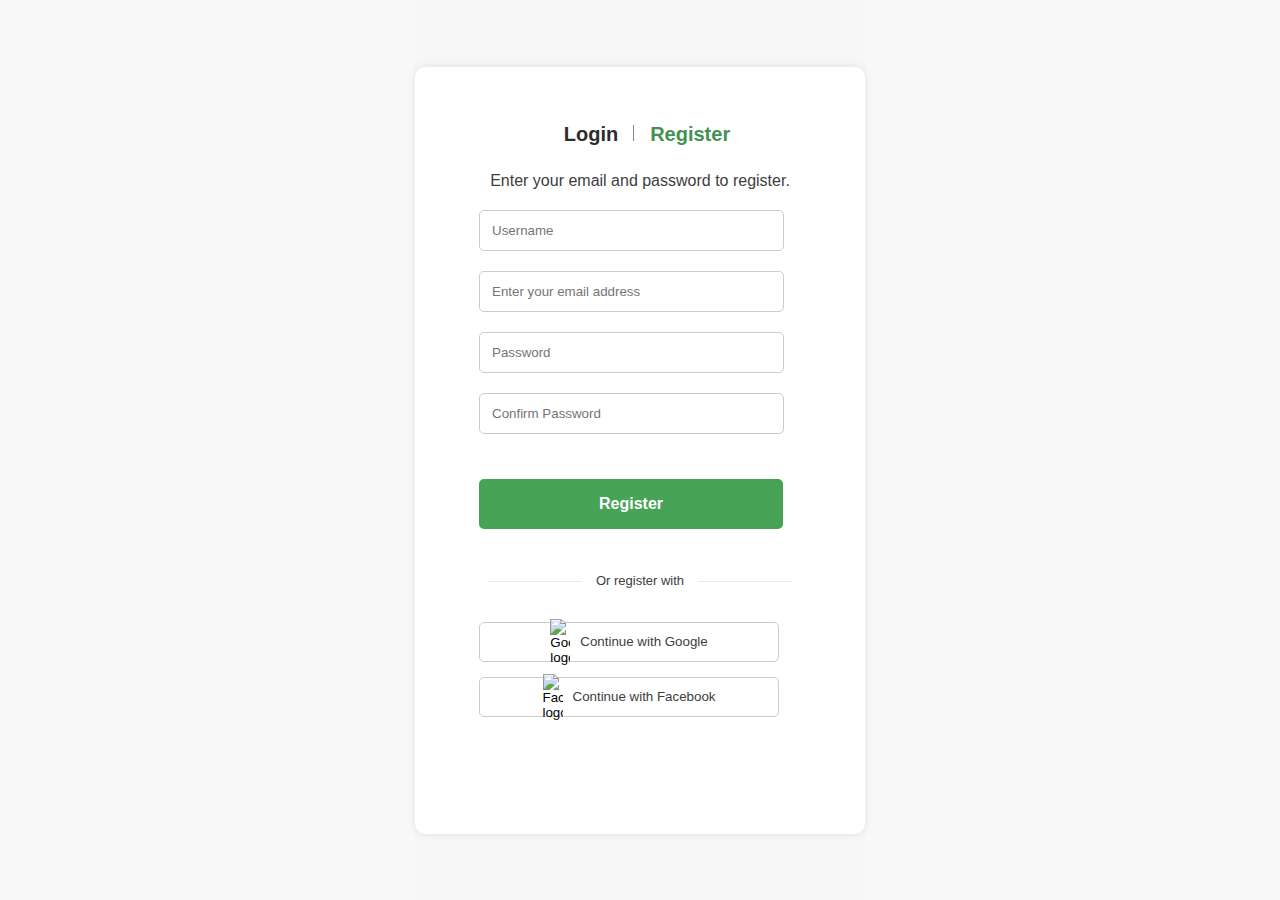
==== registration.html @ 85bac11e "Add file" ====
<!DOCTYPE html>
<html lang="en">
  <head>
    <meta charset="UTF-8" />
    <meta name="viewport" content="width=device-width, initial-scale=1.0" />
    <title>registration</title>
    <link rel="stylesheet" href="styles/reset.css" />
    <link rel="stylesheet" href="styles/styles.css" />
  </head>
  <body>
    <div class="form-container">
      <span class="login-text">Login</span>
      <span class="I-text"></span>
      <span class="register-text">Register</span>

      <p class="shift-left">Enter your email and password to register.</p>

      <form action="#" method="POST">
        <input
          type="text"
          name="username"
          id=""
          placeholder="Username"
          required
        />
        <input
          type="email"
          name="email"
          placeholder="Enter your email address"
          required
        />
        <input
          type="password"
          name="password"
          placeholder="Password"
          required
        />
        <input
          type="password"
          name="confirm_password"
          placeholder="Confirm Password"
          required
        />
        <input type="submit" value="Register" class="button" />
      </form>

      <div class="social-login-container"></div>
      <span class="shift-right">Or register with</span>
      <button type="button" class="social-login">
        <img
          src="https://img.icons8.com/?size=512&id=17949&format=png"
          alt="Google logo"
          width="20px"
        />
        <span><a href="#">Continue with Google</a></span>
      </button>

      <button type="button" class="social-login">
        <img
          src="https://img.icons8.com/?size=512&id=uLWV5A9vXIPu&format=png"
          alt="Facebook logo"
          width="20px"
        />
        <span><a href="#">Continue with Facebook</a></span>
      </button>
      </div>
    </div>
  </body>
</html>
---- styles/styles.css ----
@font-face {
  font-family: "Cera Pro";
  src: url("../fonts/CeraPro-Regular.woff2") format("woff2");
  font-weight: normal;
  font-style: normal;
}

@font-face {
  font-family: "Cera Pro";
  src: url("../fonts/CeraPro-Black.woff2") format("woff2");
  font-weight: 900;
  font-style: normal;
}

@font-face {
  font-family: "Cera Pro";
  src: url("../fonts/CeraPro-Medium.woff2") format("woff2");
  font-weight: 500;
  font-style: normal;
}
@font-face {
  font-family: "Cera Pro";
  src: url("../fonts/CeraPro-Bold.woff2") format("woff2");
  font-weight: 700;
  font-style: normal;
}
body {
  font-family: "Cera Pro", sans-serif;
  line-height: 1.7;
  font-size: 16px;
  color: #3d3d3d;
}

.login-text {
  color: #2d2d2d;
  font-size: 20px;
  font-family: "Cera Pro", sans-serif;
  font-weight: 600;
  display: inline;
  border-radius: 5px;
  padding-left: 4%;
  margin-bottom: 70px;
}

.I-text {
  height: 16px;
  display: inline-block;
  border-left: 1px solid #848484;
  margin: 0 10px;
  height: 16px;
  width: 2px;
}

.button {
  background: #46a358;
  color: #fff;
  border: 6px solid #46a358;
  padding: 10px;
  text-align: center;
  font-size: 16px;
  border-radius: 5px;
  cursor: pointer;
  width: 304px;
  margin-top: 45px;
  margin-bottom: 41px;
  font-weight: 700;
  &:hover {
    background: #fff;
    color: #46a358;
  }
}

html,
body {
  height: 100%;
  margin: 0;
  display: flex;
  justify-content: center;
  align-items: center;
  background-color: #f5f5f598;
}

.form-container {
  background: white;
  padding: 50px;
  border-radius: 10px;
  box-shadow: 0px 0px 10px rgba(0, 0, 0, 0.1);
  text-align: center;
  width: 350px;
  height: 667px;
}

input {
  display: block;
  margin-top: 10px;
  padding: 12px;
  margin: 16px 14px;
  width: 279px;
  border-radius: 5px;
  border: 1px solid #ccc;
  margin-top: 10px;
  margin-bottom: 20px;
}

.social-login {
  display: flex;
  justify-content: center;
  align-items: center;
  text-align: center;
  width: 300px;
  height: 40px;
  border: 1px solid #ccc;
  text-decoration: none;
  gap: 10px;
  transition: 0.2s;
  margin-top: 5px;
  margin-bottom: 15px;
  border-radius: 5px;
  background-color: white;
  width: 300px;
  margin: 15px 14px;
}

.shift-right {
  font-size: 13px;
  font-weight: 400;
  color: #3d3d3d;
  display: block;
  margin: 30px auto;
}

.social-login:hover a {
  color: #1d26d2;
}

.shift-right::after,
.shift-right::before {
  content: "";
  display: inline-block;
  vertical-align: middle;
  margin: 0 14px;
  width: 95px;
  height: 1px;
  background: #eaeaea;
}

a {
  text-decoration: none;
  color: #3d3d3d;
}

.register-text {
  color: #429352;
  font-size: 20px;
  font-family: "Cera Pro", sans-serif;
  font-weight: 600;
  display: inline;
  border-radius: 6px;
}

.main_container {
  margin: 0 auto;
  max-width: 1200px;
  width: 100%;
}
.header_container {
  border-bottom: 1px solid rgba(70, 163, 88, 50%);
  padding-top: 30px;
  padding-bottom: 17px;
  margin-bottom: 12px;
}
.banner_container {
  background-color: rgba(245, 245, 245, 50%);
  padding: 30px 15px;
  font-size: 16px;
  margin-bottom: 50px;
}
.clearfix::after {
  content: "";
  display: block;
  clear: both;
}
.logo {
  width: 150px;
  display: inline-block;
  vertical-align: middle;
}
.header_social {
  width: 351px;
}
.header_nav {
  display: inline-block;
  width: calc(100% - 260px);
}
.header_list {
  list-style-type: none;
  text-align: center;
  text-decoration: none;
  color: #3d3d3d;
  padding-left: 0;
}
.header_list li {
  display: inline-block;
  margin: 0 15px;
}
.link {
  text-decoration: none;
  color: #3d3d3d;
}
h1 {
  font-weight: 900;
  text-transform: uppercase;
  font-size: 70px;
  line-height: 1;
  margin: 0 0 10px;
  color: #3d3d3d;
}
.text_1 {
  font-weight: 500;
  text-transform: uppercase;
  color: #3d3d3d;
  letter-spacing: 1px;
}
.text_2 {
  color: #727272;
  margin-top: 0;
  margin-bottom: 40px;
}
.divided {
  color: #46a358;
}
.active_1 a,
.header_list a:hover {
  border-bottom: solid 3px #46a358;
}
.link_2 {
  font-weight: 700;
}
.button_login {
  font-weight: 500;
  width: 100px;
  height: 35px;
  background-color: #46a358;
  color: #fff;
  border: 1px solid #46a358;
  padding: 3px 10px;
  font-size: 16px;
  text-decoration: none;
  text-align: center;
  border-radius: 6px;
  display: inline-block;
  vertical-align: middle;
  &:hover {
    background: #fff;
    color: #46a358;
  }
}

.Logout {
  display: inline-block;
  vertical-align: middle;
}
.button_2 {
  font-weight: 700;
  min-width: 140px;
  background-color: #46a358;
  color: #fff;
  display: inline-block;
  border: 1px solid #46a358;
  border-radius: 6px;
  padding: 6px 10px;
  text-transform: uppercase;
  text-decoration: none;
  text-align: center;
}
.button_2:hover {
  background: #fff;
  color: #46a358;
}
.banner_images {
  display: inline-block;
  vertical-align: middle;
  text-align: center;
  width: 38%;
}
.form_conteiner,
.text_email {
  display: flex;
  align-items: center;
  justify-content: center;
  gap: 10px;
}
.form-register,
.text_register {
  display: flex;
  align-items: center;
  justify-content: center;
  gap: 10px;
}
.login {
  background-color: #fff;
  color: black;
  width: 78px;
  height: 16px;
  font-weight: 500px;
  font-size: 20px;
  line-height: 16px;
  border: 0;
}
.button_register {
  background-color: #fff;
  color: #46a358;
  width: 78px;
  height: 16px;
  font-weight: 500px;
  font-size: 20px;
  line-height: 16px;
  border: 0;
}
.input {
  display: inline-block;
  margin-bottom: 20px;
}
.button_text {
  display: block;
  background-color: #46a358;
  color: #fff;
  width: 300px;
  height: 45px;
  border: 1px solid #46a358;
  padding: 10px;
  text-align: center;
  font-size: 16px;
  border-radius: 5px;
  margin: 0 auto 15px;
  &:hover {
    background-color: #fff;
    color: #46a358;
  }
}
.social_login {
  display: flex;
  justify-content: center;
  align-items: center;
  width: 300px;
  height: 40px;
  border: 1px solid #eaeaea;
  text-decoration: none;
  gap: 10px;
  transition: 0.2s;
  margin: 0 auto 15px;
  &:hover {
    box-shadow: 4px 4px 4px rgb(0, 0, 0, 0.42);
  }
}
.banner {
  padding: 30px;
}
.baner__text,
.banner_img {
  display: inline-block;
  vertical-align: middle;
  width: 60%;
}

.line::after,
.line::before {
  content: "";
  display: inline-block;
  vertical-align: middle;
  margin: 0 6px;
  width: 95px;
  height: 1px;
  background-color: #eaeaea;
}
.btn::after,
.btn::before {
  content: "";
  display: inline-block;
  vertical-align: middle;
  width: 0.3px;
  height: 16px;
  background-color: #3d3d3d;
}
.icon_facebook,
.icon_google {
  width: 20px;
}
.sidebar {
  float: left;
  width: 310px;
  padding: 14px 18px;
  font-size: 15px;
  background-color: #fbfbfb;
}
.sidebar_cat {
  list-style-type: none;
  padding: 0 0 0 12px;
  margin: 0;
}
.sidebar_cat .active {
  color: #46a358;
  font-weight: 700;
}
.sidebar_cat li {
  margin-bottom: 20px;
}
.sidebar_cat a {
  text-decoration: none;
  color: inherit;
}
.sidebar_cat a:hover {
  color: #46a358;
}
.sidebar h3 {
  margin-top: 0;
  font-size: 18px;
}
.sidebar + .content_sidebar {
  float: right;
  width: calc(100% - 310px);
  padding-left: 50px;
}
.product_sort_filter {
  list-style-type: none;
  padding: 0;
  margin: 0;
  float: left;
}
.product_sort_sorting {
  float: right;
}
.product_sort_sorting_title,
.product_sort_select {
  display: inline-block;
  vertical-align: middle;
}
.product_sort_sorting_title {
  margin-right: 10px;
}
.product_sort_option::after {
  content: "";
  display: inline-block;
  width: 16px;
  height: 16px;
  vertical-align: middle;
  background: url("../images/Arrow\ -\ Down\ 2.svg");
}
.product_sort_filter li {
  display: inline-block;
  margin-right: 37px;
}
.product_sort_filter li.active {
  font-weight: 700;
  color: #46a358;
}
.product_sort_filter a:hover {
  color: #46a358;
}
.product_sort_filter a {
  text-decoration: none;
  color: inherit;
}
.product_list {
  list-style-type: none;
  margin: 0 0 50px;
  padding: 0;
}
.produck_item {
  width: 33.33%;
}
.produck_item h4 {
  font-weight: 400;
  font-size: 16px;
  margin: 0;
}
.prace {
  font-size: 18px;
  font-weight: 700;
  color: #46a358;
}
.product_img {
  background: rgba(251, 251, 251, 1);
}
.pages {
  list-style-type: none;
  margin: 0;
  padding: 0;
  text-align: right;
}
.pages li {
  margin-left: 10px;
  display: inline-block;
  text-align: center;
}
.pages li.active a,
.pages a:hover {
  background: #46a358;
  color: #fff;
}
.pages a {
  width: 35px;
  height: 35px;
  text-decoration: none;
  display: inline-block;
  border-radius: 4px;
  border: 1px solid #e5e5e5;
  padding-top: 4px;
  color: inherit;
}
.product_sort {
  margin-bottom: 31px;
}
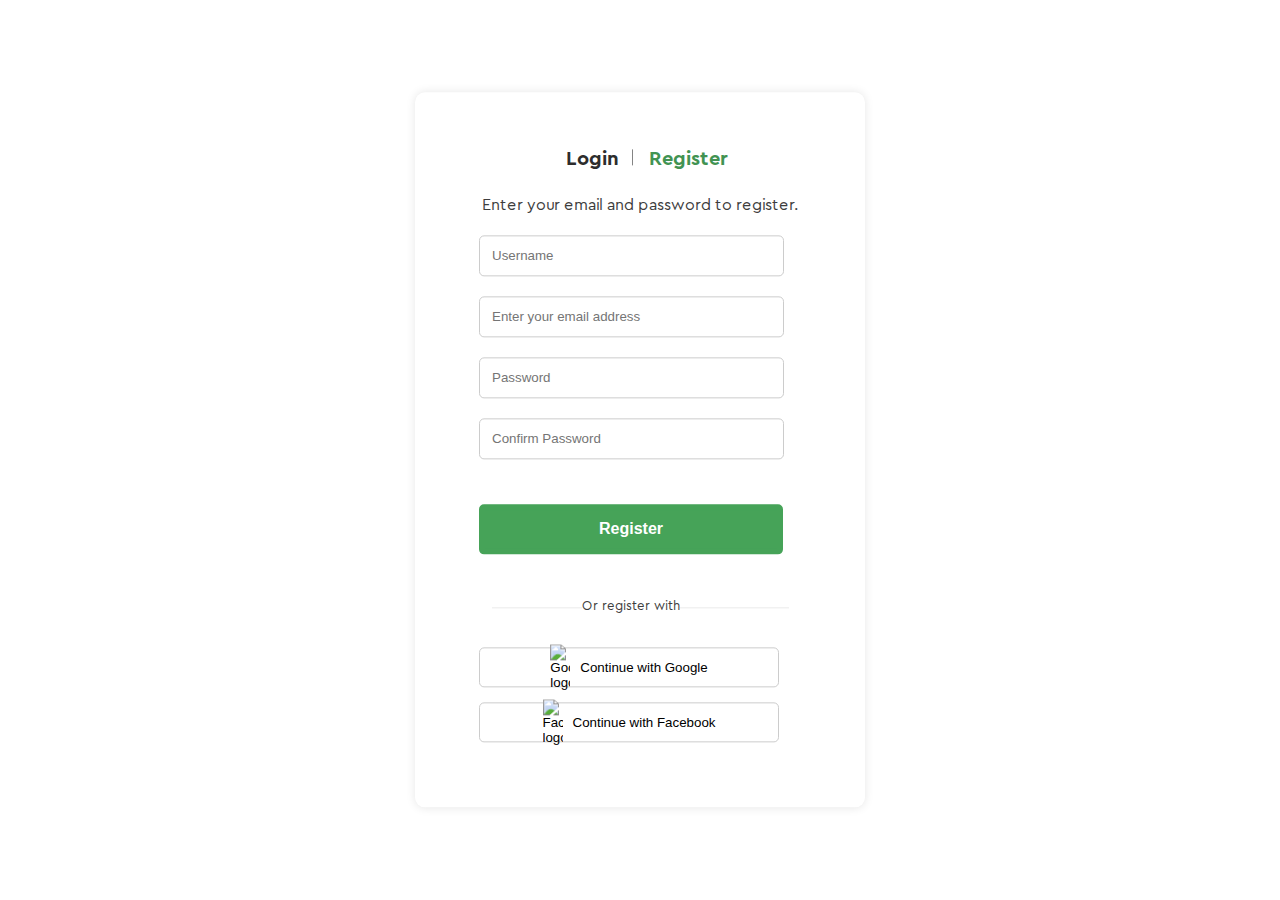
==== commit 59ee207d: "Added multi-level menus" ====
--- a/registration.html
+++ b/registration.html
@@ -44,7 +44,6 @@
         <input type="submit" value="Register" class="button" />
       </form>
 
-      <div class="social-login-container"></div>
       <span class="shift-right">Or register with</span>
       <button type="button" class="social-login">
         <img
@@ -52,7 +51,7 @@
           alt="Google logo"
           width="20px"
         />
-        <span><a href="#">Continue with Google</a></span>
+        <span><a href="#" class="text_continue">Continue with Google</a></span>
       </button>
 
       <button type="button" class="social-login">
@@ -61,7 +60,7 @@
           alt="Facebook logo"
           width="20px"
         />
-        <span><a href="#">Continue with Facebook</a></span>
+        <span><a href="#" class="text_continue">Continue with Facebook</a></span>
       </button>
       </div>
     </div>
--- a/styles/styles.css
+++ b/styles/styles.css
@@ -27,8 +27,10 @@
 body {
   font-family: "Cera Pro", sans-serif;
   line-height: 1.7;
-  font-size: 16px;
   color: #3d3d3d;
+  display: flex;
+  font-size: 16px;
+  justify-content: center;
 }
 
 .login-text {
@@ -47,7 +49,6 @@
   display: inline-block;
   border-left: 1px solid #848484;
   margin: 0 10px;
-  height: 16px;
   width: 2px;
 }
 
@@ -64,20 +65,12 @@
   margin-top: 45px;
   margin-bottom: 41px;
   font-weight: 700;
-  &:hover {
-    background: #fff;
-    color: #46a358;
-  }
-}
-
-html,
-body {
-  height: 100%;
-  margin: 0;
-  display: flex;
-  justify-content: center;
-  align-items: center;
-  background-color: #f5f5f598;
+}
+
+.button:hover {
+  background: #fff;
+  color: #46a358;
+  border: 1px solid #46a358;
 }
 
 .form-container {
@@ -87,7 +80,19 @@
   box-shadow: 0px 0px 10px rgba(0, 0, 0, 0.1);
   text-align: center;
   width: 350px;
-  height: 667px;
+  position: absolute;
+  top: 50%;
+  left: 50%;
+  transform: translate(-50%, -50%);
+}
+
+.text_continue {
+  text-decoration: none;
+}
+
+.product4 {
+  height: 250px;
+  width: 250px;
 }
 
 input {
@@ -102,19 +107,21 @@
   margin-bottom: 20px;
 }
 
+.logo_2 {
+  position: relative;
+  left: 150px;
+}
+
 .social-login {
   display: flex;
   justify-content: center;
   align-items: center;
   text-align: center;
-  width: 300px;
   height: 40px;
   border: 1px solid #ccc;
   text-decoration: none;
   gap: 10px;
   transition: 0.2s;
-  margin-top: 5px;
-  margin-bottom: 15px;
   border-radius: 5px;
   background-color: white;
   width: 300px;
@@ -129,24 +136,33 @@
   margin: 30px auto;
 }
 
+.social-login a {
+  color: #000000;
+}
+
 .social-login:hover a {
   color: #1d26d2;
 }
 
-.shift-right::after,
 .shift-right::before {
   content: "";
   display: inline-block;
   vertical-align: middle;
-  margin: 0 14px;
-  width: 95px;
+  width: 90px;
   height: 1px;
+  position: relative;
   background: #eaeaea;
 }
 
-a {
-  text-decoration: none;
-  color: #3d3d3d;
+.shift-right::after {
+  content: "";
+  display: inline-block;
+  vertical-align: middle;
+  padding-left: 20px;
+  width: 89px;
+  height: 1px;
+  position: relative;
+  background: #eaeaea;
 }
 
 .register-text {
@@ -158,16 +174,19 @@
   border-radius: 6px;
 }
 
-.main_container {
-  margin: 0 auto;
-  max-width: 1200px;
-  width: 100%;
-}
 .header_container {
   border-bottom: 1px solid rgba(70, 163, 88, 50%);
   padding-top: 30px;
   padding-bottom: 17px;
   margin-bottom: 12px;
+  display: flex;
+  align-items: center;
+  position: fixed;
+  left: 0;
+  right: 0;
+  top: 0;
+  background: #ffffff;
+  z-index: 99999;
 }
 .banner_container {
   background-color: rgba(245, 245, 245, 50%);
@@ -182,30 +201,40 @@
 }
 .logo {
   width: 150px;
-  display: inline-block;
   vertical-align: middle;
 }
 .header_social {
   width: 351px;
 }
+
 .header_nav {
-  display: inline-block;
-  width: calc(100% - 260px);
-}
+  flex-grow: 1;
+}
+
+.product_sort_filter_1 {
+  flex-grow: 1;
+}
+
 .header_list {
   list-style-type: none;
-  text-align: center;
   text-decoration: none;
   color: #3d3d3d;
   padding-left: 0;
-}
-.header_list li {
-  display: inline-block;
-  margin: 0 15px;
-}
+  display: flex;
+  justify-content: center;
+  margin: 0;
+  padding: 0;
+  position: relative;
+}
+
+.header_list li a {
+  width: 100%;
+}
+
 .link {
   text-decoration: none;
   color: #3d3d3d;
+  padding-bottom: 36px;
 }
 h1 {
   font-weight: 900;
@@ -229,10 +258,13 @@
 .divided {
   color: #46a358;
 }
-.active_1 a,
-.header_list a:hover {
+
+.header_list .link:hover {
   border-bottom: solid 3px #46a358;
-}
+  position: relative;
+  padding-bottom: 24px;
+}
+
 .link_2 {
   font-weight: 700;
 }
@@ -250,10 +282,13 @@
   border-radius: 6px;
   display: inline-block;
   vertical-align: middle;
-  &:hover {
-    background: #fff;
-    color: #46a358;
-  }
+  position: relative;
+  right: 150px;
+}
+
+.button_login:hover {
+  background: #fff;
+  color: #46a358;
 }
 
 .Logout {
@@ -261,7 +296,6 @@
   vertical-align: middle;
 }
 .button_2 {
-  font-weight: 700;
   min-width: 140px;
   background-color: #46a358;
   color: #fff;
@@ -269,14 +303,25 @@
   border: 1px solid #46a358;
   border-radius: 6px;
   padding: 6px 10px;
-  text-transform: uppercase;
   text-decoration: none;
   text-align: center;
-}
+  text-transform: capitalize;
+  text-transform: capitalize;
+}
+
 .button_2:hover {
   background: #fff;
   color: #46a358;
 }
+
+.text_find_more {
+  text-align: right;
+}
+
+.text_find_more {
+  text-align: right;
+}
+
 .banner_images {
   display: inline-block;
   vertical-align: middle;
@@ -302,7 +347,6 @@
   color: black;
   width: 78px;
   height: 16px;
-  font-weight: 500px;
   font-size: 20px;
   line-height: 16px;
   border: 0;
@@ -312,7 +356,6 @@
   color: #46a358;
   width: 78px;
   height: 16px;
-  font-weight: 500px;
   font-size: 20px;
   line-height: 16px;
   border: 0;
@@ -333,11 +376,13 @@
   font-size: 16px;
   border-radius: 5px;
   margin: 0 auto 15px;
-  &:hover {
-    background-color: #fff;
-    color: #46a358;
-  }
-}
+}
+
+.button-text:hover {
+  background-color: #fff;
+  color: #46a358;
+}
+
 .social_login {
   display: flex;
   justify-content: center;
@@ -349,30 +394,43 @@
   gap: 10px;
   transition: 0.2s;
   margin: 0 auto 15px;
-  &:hover {
-    box-shadow: 4px 4px 4px rgb(0, 0, 0, 0.42);
-  }
-}
+}
+
+.social_login:hover {
+  box-shadow: 4px 4px 4px rgb(0, 0, 0, 0.42);
+}
+
 .banner {
   padding: 30px;
-}
-.baner__text,
+  display: flex;
+  align-items: center;
+  justify-content: space-between;
+}
+.baner__text {
+  flex-basis: 55%;
+}
+
+.active a,
+.product_sort_filter a:hover {
+  border-bottom: solid 3px #46a358;
+  transition: border-bottom 0.3s ease;
+}
+
+.product_item:hover .product_img .product_1,
+.product_item:hover .product_img .product4,
+.product_item:hover .product_img .product_1,
+.product_item_2:hover .product_img .strip {
+  border-top: solid 2px #46a358;
+}
+
+.strip img {
+  transition: border-top 0.3s ease, opacity 0.3s ease;
+}
+
 .banner_img {
-  display: inline-block;
-  vertical-align: middle;
-  width: 60%;
-}
-
-.line::after,
-.line::before {
-  content: "";
-  display: inline-block;
-  vertical-align: middle;
-  margin: 0 6px;
-  width: 95px;
-  height: 1px;
-  background-color: #eaeaea;
-}
+  max-width: 100%;
+}
+
 .btn::after,
 .btn::before {
   content: "";
@@ -386,19 +444,42 @@
 .icon_google {
   width: 20px;
 }
+
+.content_holder_clearfix {
+  display: flex;
+  margin-bottom: 94px;
+}
+
 .sidebar {
-  float: left;
-  width: 310px;
-  padding: 14px 18px;
+  padding: 0px 10px 0px 50px;
   font-size: 15px;
-  background-color: #fbfbfb;
-}
+  flex-basis: 310px;
+  flex-shrink: 0;
+  display: flex;
+  flex-direction: column;
+}
+
+.advertising {
+  margin-bottom: 170px;
+  position: relative;
+  right: 74px;
+}
+
+.sidebar_sale {
+  margin-top: auto;
+}
+
+.main_container {
+  width: 100%;
+  max-width: 1211px;
+  padding-top: 149px;
+}
+
 .sidebar_cat {
   list-style-type: none;
-  padding: 0 0 0 12px;
-  margin: 0;
-}
-.sidebar_cat .active {
+  margin: 0 0 50px;
+}
+.sidebar_cat .active_3 {
   color: #46a358;
   font-weight: 700;
 }
@@ -412,29 +493,45 @@
 .sidebar_cat a:hover {
   color: #46a358;
 }
-.sidebar h3 {
+.sidebar p {
   margin-top: 0;
   font-size: 18px;
+  padding-left: 20px;
+  line-height: 16px;
+  font-weight: 700;
 }
 .sidebar + .content_sidebar {
-  float: right;
   width: calc(100% - 310px);
-  padding-left: 50px;
-}
+}
+
+.product_sort_clearfix {
+  margin-top: -5px;
+}
+
 .product_sort_filter {
   list-style-type: none;
   padding: 0;
   margin: 0;
   float: left;
+  text-transform: capitalize;
 }
 .product_sort_sorting {
   float: right;
+  position: relative;
+  right: 10px;
 }
 .product_sort_sorting_title,
 .product_sort_select {
   display: inline-block;
   vertical-align: middle;
 }
+
+.sort {
+  border: none;
+  color: #3d3d3d;
+  font-size: 15px;
+}
+
 .product_sort_sorting_title {
   margin-right: 10px;
 }
@@ -446,6 +543,13 @@
   vertical-align: middle;
   background: url("../images/Arrow\ -\ Down\ 2.svg");
 }
+
+.arrow_down_2 {
+  width: 16px;
+  height: 16px;
+  vertical-align: middle;
+}
+
 .product_sort_filter li {
   display: inline-block;
   margin-right: 37px;
@@ -457,31 +561,80 @@
 .product_sort_filter a:hover {
   color: #46a358;
 }
+
 .product_sort_filter a {
   text-decoration: none;
   color: inherit;
 }
 .product_list {
   list-style-type: none;
-  margin: 0 0 50px;
+  margin: 0 0 90px;
   padding: 0;
-}
-.produck_item {
-  width: 33.33%;
-}
-.produck_item h4 {
-  font-weight: 400;
+  display: flex;
+  flex-wrap: wrap;
+  float: right;
+  gap: 30px;
+  padding-top: 31px;
+}
+
+.product_item {
+  height: 350px;
+  width: calc(33.33% - 30px);
+}
+
+.product_item_2 {
+  height: 350px;
+  width: calc(33.33% - 30px);
+  position: relative;
+  display: inline-block;
+}
+
+.price_crossed_out {
+  font-size: 18px;
+  color: #a5a5a5;
+  padding-left: 16px;
+}
+
+.product_item h4 {
+  font-weight: normal;
   font-size: 16px;
   margin: 0;
 }
-.prace {
+
+.product_item_2 h4 {
+  font-weight: normal;
+  font-size: 16px;
+  margin: 0;
+}
+
+.price {
   font-size: 18px;
   font-weight: 700;
   color: #46a358;
 }
+
+.price_2 {
+  font-size: 18px;
+  font-weight: 700;
+  color: #46a358;
+  bottom: 27px;
+}
+
 .product_img {
-  background: rgba(251, 251, 251, 1);
-}
+  object-fit: cover;
+  position: relative;
+}
+
+.sale {
+  object-fit: cover;
+  position: relative;
+}
+
+.arrow_right_2 {
+  align-items: center;
+  justify-content: center;
+}
+
 .pages {
   list-style-type: none;
   margin: 0;
@@ -498,6 +651,16 @@
   background: #46a358;
   color: #fff;
 }
+
+.number_1 {
+  list-style-type: none;
+  margin: 0;
+  padding: 0;
+  background: #46a358;
+  color: #fff;
+  border-radius: 4px;
+}
+
 .pages a {
   width: 35px;
   height: 35px;
@@ -511,3 +674,346 @@
 .product_sort {
   margin-bottom: 31px;
 }
+
+.twins_plants_container {
+  display: flex;
+  margin-top: 75px;
+  justify-content: center;
+  gap: 34px;
+  margin-bottom: 138px;
+}
+.twins_plants {
+  background: #fbfbfb;
+  display: flex;
+  justify-content: flex-end;
+  align-items: center;
+  flex-basis: 50%;
+  padding-right: 30px;
+  max-width: 44%;
+}
+
+.text_bold_1 {
+  font-weight: 900;
+  font-size: 18px;
+  line-height: 24px;
+  text-transform: uppercase;
+  text-align: right;
+}
+
+.twins_plants_img img {
+  margin-top: -130px;
+  margin-right: 105px;
+}
+
+.twins_plant_first a,
+.twins_plant_seconda {
+  text-transform: capitalize;
+  font-weight: 300;
+}
+
+.text_right {
+  text-align: right;
+  padding: 37px 3px 30px;
+  max-width: 40%;
+  margin-left: -140px;
+}
+
+.text_right p {
+  font-size: 14px;
+  line-height: 24px;
+}
+
+.text_small {
+  line-height: 22px;
+  font-size: 14px;
+  margin: 0;
+}
+
+.blog_container_text time {
+  color: #46a358;
+  font-weight: 500;
+  line-height: 16px;
+  font-size: 14px;
+}
+
+.blog_container_text a:hover {
+  color: #46a358;
+}
+
+.plants_2 {
+  width: 268px;
+}
+
+.blog_container_text {
+  width: 25%;
+  margin-left: -78px;
+}
+
+.blog_header {
+  display: flex;
+  justify-content: center;
+  margin-bottom: 35px;
+  align-items: center;
+  flex-flow: column wrap;
+}
+
+.text_our_blog {
+  font-weight: 700;
+  font-size: 30px;
+  margin: 0;
+  text-transform: capitalize;
+}
+
+.text_we_are_an_online {
+  margin: 0;
+  line-height: 24px;
+  font-size: 14px;
+}
+
+.white_arrow {
+  vertical-align: middle;
+  width: 18px;
+  height: 18px;
+}
+
+.bold_text_under_picture {
+  font-weight: 700;
+  font-size: 20px;
+  line-height: 26px;
+  margin: 0;
+  padding: 4px 0 4px 0;
+}
+
+.blog_container {
+  display: flex;
+  gap: 110px;
+  justify-content: center;
+}
+
+.blog_container_text .active,
+.blog_container_text .active_2 {
+  font-weight: 700;
+  font-size: 14px;
+  line-height: 16px;
+  color: #46a358;
+  text-decoration: none;
+}
+
+.blog_container_text .active {
+  color: #3d3d3df1;
+  font-weight: 700;
+  text-decoration: none;
+}
+
+.blog_container_text a {
+  text-decoration: none;
+  color: inherit;
+}
+
+.blog_container_text a:hover {
+  color: #46a358;
+}
+
+.arrow_small {
+  vertical-align: middle;
+  width: 16px;
+  height: 16px;
+}
+
+.all_text {
+  padding: 4px 11px 4px 15px;
+}
+
+.blog_container_text .blog_container_text {
+  width: 268px;
+  height: 362px;
+}
+
+.plant {
+  object-fit: cover;
+  width: 100%;
+  height: 195px;
+}
+
+.info_sale {
+  padding: 5px;
+  background: #46a358;
+  position: absolute;
+  top: 14px;
+  left: 0px;
+  text-transform: uppercase;
+  width: 80px;
+  line-height: 16px;
+  font-size: 16px;
+  font-weight: 500;
+  color: #ffffff;
+  text-align: center;
+  height: 29px;
+}
+
+.product_icon {
+  list-style-type: none;
+  position: absolute;
+  bottom: 1px;
+  left: 0;
+  right: 0;
+  justify-content: center;
+  gap: 10px;
+  padding: 0;
+  display: none;
+  text-decoration: none;
+}
+
+.product_icon_link {
+  border-radius: 4px;
+  width: 35px;
+  height: 35px;
+  display: flex;
+  justify-content: center;
+  align-items: center;
+  text-decoration: none;
+  position: relative;
+  bottom: -10px;
+  background: #ffffff;
+}
+
+.product_icon_link:hover svg path {
+  fill: #000000;
+}
+
+.product_icon_link:hover svg {
+  fill: #46a358;
+}
+
+.product_img:hover .product_icon {
+  display: flex;
+}
+
+.submenu {
+  background: #edf6ee;
+  list-style-type: none;
+  padding: 0;
+  position: absolute;
+  width: 188px;
+  left: 55%;
+  transform: translateX(-55%);
+  display: none;
+}
+
+.text_submenu_1 {
+  text-decoration: none;
+  padding: 0;
+  margin: 0;
+  color: #3d3d3d;
+  line-height: 20px;
+  font-size: 16px;
+}
+
+.header_list li:hover {
+  display: block;
+}
+
+.header_list > li {
+  margin: 0 20px;
+  position: relative;
+}
+
+.header_list li:hover .submenu {
+  display: block;
+}
+
+.submenu a {
+  padding: 8px 14px;
+  display: block;
+}
+
+.submenu a:hover {
+  background: #1a712a;
+  color: #ffffff;
+}
+
+.text_submenu_2 {
+  font-weight: 700;
+  font-size: 16px;
+  line-height: 20px;
+}
+
+.text_submenu_1:hover {
+  font-weight: 700;
+  font-size: 16px;
+  line-height: 20px;
+}
+
+.submenu .text_submenu_2 {
+  background: #1a712a;
+  text-decoration: none;
+  color: #ffffff;
+}
+
+.frame_black_right,
+.frame_white_left {
+  width: 6px;
+  height: 10px;
+  position: absolute;
+  right: 24px;
+  top: 50%;
+  transform: translateY(-50%);
+  transition: opacity 0.3s ease;
+}
+
+.frame_white_left {
+  opacity: 0;
+  visibility: hidden;
+}
+
+.frame_black_right {
+  opacity: 1;
+  visibility: visible;
+}
+
+.submenu_category {
+  position: relative;
+}
+
+.submenu_category:hover .frame_black_right {
+  transform: rotate(180deg);
+  visibility: hidden;
+  opacity: 0;
+}
+
+.submenu_category:hover .frame_white_left {
+  visibility: visible;
+  opacity: 1;
+}
+
+.second_menu {
+  list-style-type: none;
+  top: -108px;
+  left: 100%;
+  background: #edf6ee;
+  width: 178px;
+  position: absolute;
+  padding: 0;
+  display: none;
+}
+
+.text_second_menu {
+  text-decoration: none;
+  color: #3d3d3d;
+  line-height: 20px;
+  font-size: 16px;
+}
+
+.submenu_category:hover .second_menu {
+  display: block;
+}
+
+.submenu_category li:has(ul) {
+  background-image: ("...images/frame 9.png");
+  background-repeat: no-repeat;
+  background-position: 90% 50%;
+}
+
+.new_line {
+  display: block;
+}
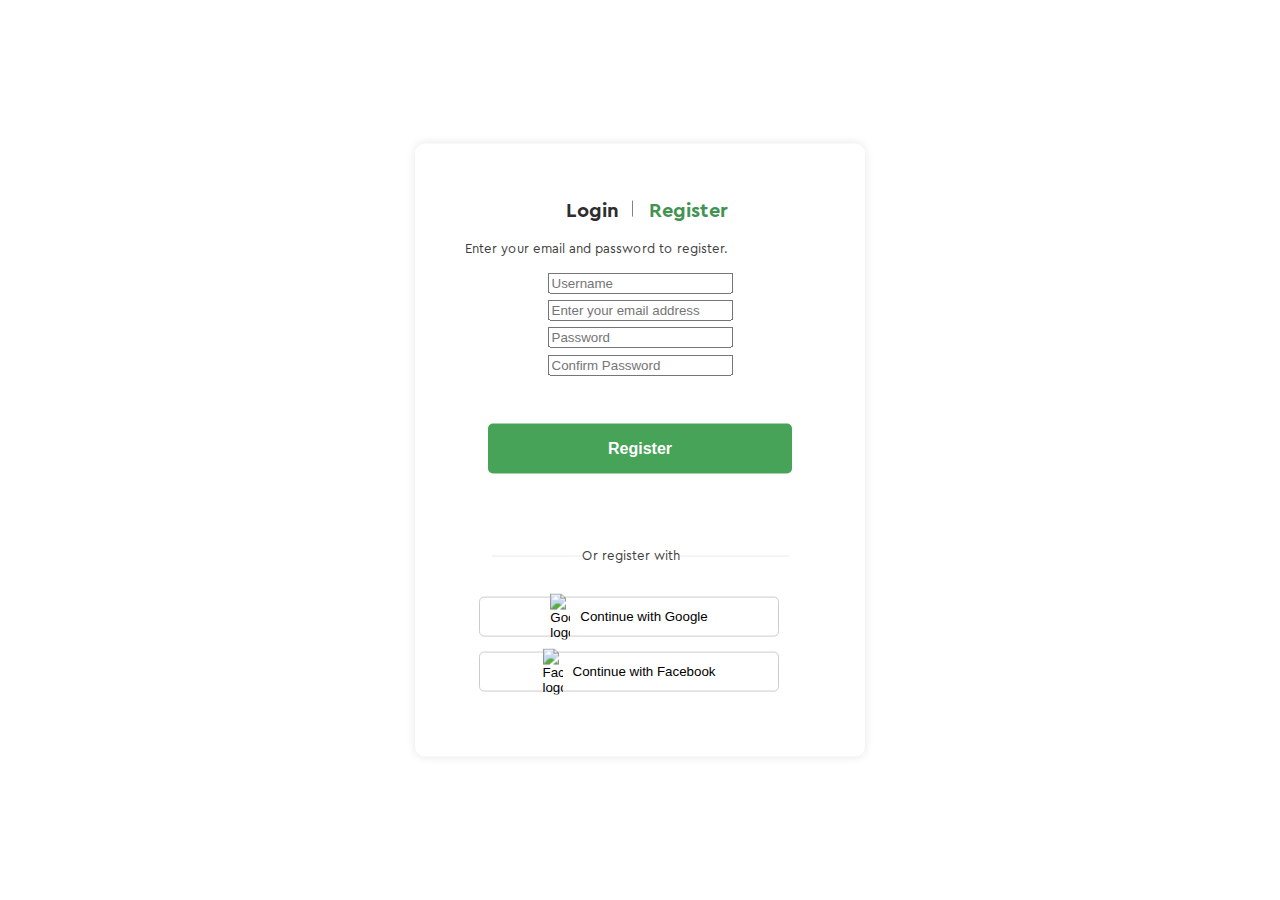
==== commit 2ae70799: "Added animation to links" ====
--- a/registration.html
+++ b/registration.html
@@ -14,7 +14,7 @@
       <span class="register-text">Register</span>
 
       <p class="shift-left">Enter your email and password to register.</p>
-
+      <div class="main_content_reg">
       <form action="#" method="POST">
         <input
           type="text"
@@ -41,6 +41,7 @@
           placeholder="Confirm Password"
           required
         />
+        </div>
         <input type="submit" value="Register" class="button" />
       </form>
 
--- a/styles/styles.css
+++ b/styles/styles.css
@@ -30,7 +30,54 @@
   color: #3d3d3d;
   display: flex;
   font-size: 16px;
+  margin: -3px;
   justify-content: center;
+}
+
+/* icons */
+
+@font-face {
+  font-family: "icomoon";
+  src: url("../fonts/icomoon.eot?bux2e8");
+  src: url("../fonts/icomoon.eot?bux2e8#iefix") format("embedded-opentype"),
+    url("../fonts/icomoon.ttf?bux2e8") format("truetype"),
+    url("../fonts/icomoon.woff?bux2e8") format("woff"),
+    url("../fonts/icomoon.svg?bux2e8#icomoon") format("svg");
+  font-weight: normal;
+  font-style: normal;
+  font-display: block;
+}
+
+[class^="icon-"],
+[class*=" icon-"] {
+  /* use !important to prevent issues with browser extensions that change fonts */
+  font-family: "icomoon" !important;
+  speak: never;
+  font-style: normal;
+  font-weight: normal;
+  font-variant: normal;
+  text-transform: none;
+  line-height: 1;
+
+  /* Better Font Rendering =========== */
+  -webkit-font-smoothing: antialiased;
+  -moz-osx-font-smoothing: grayscale;
+}
+
+.icon-youtube:before {
+  content: "\e900";
+}
+.icon-facebook:before {
+  content: "\ea90";
+}
+.icon-instagram:before {
+  content: "\ea92";
+}
+.icon-twitter:before {
+  content: "\ea96";
+}
+.icon-linkedin:before {
+  content: "\eaca";
 }
 
 .login-text {
@@ -95,7 +142,7 @@
   width: 250px;
 }
 
-input {
+.input_registration {
   display: block;
   margin-top: 10px;
   padding: 12px;
@@ -177,8 +224,8 @@
 .header_container {
   border-bottom: 1px solid rgba(70, 163, 88, 50%);
   padding-top: 30px;
-  padding-bottom: 17px;
-  margin-bottom: 12px;
+  padding-bottom: 10px;
+  margin-bottom: 10px;
   display: flex;
   align-items: center;
   position: fixed;
@@ -218,24 +265,18 @@
 .header_list {
   list-style-type: none;
   text-decoration: none;
+  display: flex;
+  justify-content: center;
+  margin: 0;
+  padding: 0;
+  position: relative;
+}
+
+.link {
+  text-decoration: none;
   color: #3d3d3d;
-  padding-left: 0;
-  display: flex;
-  justify-content: center;
-  margin: 0;
-  padding: 0;
-  position: relative;
-}
-
-.header_list li a {
-  width: 100%;
-}
-
-.link {
-  text-decoration: none;
-  color: #3d3d3d;
-  padding-bottom: 36px;
-}
+}
+
 h1 {
   font-weight: 900;
   text-transform: uppercase;
@@ -259,15 +300,84 @@
   color: #46a358;
 }
 
-.header_list .link:hover {
+.link_3 {
+  position: relative;
+  padding-bottom: 10px;
+}
+
+.link_3::after {
+  content: "";
+  position: absolute;
+  left: 0;
+  top: 100%;
+  width: 0%;
   border-bottom: solid 3px #46a358;
-  position: relative;
-  padding-bottom: 24px;
-}
-
-.link_2 {
-  font-weight: 700;
-}
+  opacity: 0;
+  transition: width 0.3s ease-in-out;
+  top: calc(100% + 7px);
+}
+
+.link_3:hover::after,
+li:hover .link_3::after {
+  opacity: 1;
+  width: 100%;
+}
+
+.header_list .link {
+  position: relative;
+  padding-bottom: 20px;
+}
+
+.header_list .link::after {
+  content: "";
+  position: absolute;
+  left: 0;
+  bottom: 0;
+  width: 0%;
+  border-bottom: solid 3px #46a358;
+  transition: width 0.3s ease-in-out;
+}
+
+.header_list .link:hover::after {
+  width: 100%;
+}
+
+.menu {
+  display: none;
+  position: absolute;
+  padding: 10px;
+  opacity: 0;
+  transform: rotateX(-90deg);
+  transform-origin: top;
+  transition: transform 0.3s ease, opacity 0.3s ease;
+}
+
+.header_list li:hover .menu {
+  opacity: 1;
+  transform: rotateX(0);
+}
+
+li:hover .menu {
+  display: block;
+}
+
+.header_list .link_2 {
+  border-bottom: solid 3px #46a358;
+  position: relative;
+  padding-bottom: 17px;
+}
+
+.header_list .link_2 {
+  font-weight: 700;
+  color: #3d3d3d;
+  text-decoration: none;
+}
+
+.header_list .active_1 {
+  font-weight: 700px;
+  color: #3d3d3d;
+}
+
 .button_login {
   font-weight: 500;
   width: 100px;
@@ -284,11 +394,12 @@
   vertical-align: middle;
   position: relative;
   right: 150px;
+  transform: background-color 0.2s, transform 0.2s linear;
 }
 
 .button_login:hover {
-  background: #fff;
-  color: #46a358;
+  background: #00a331be;
+  transform: scale(1.1);
 }
 
 .Logout {
@@ -306,12 +417,12 @@
   text-decoration: none;
   text-align: center;
   text-transform: capitalize;
-  text-transform: capitalize;
+  transform: background-color 0.2s, transform 0.2s linear;
 }
 
 .button_2:hover {
-  background: #fff;
-  color: #46a358;
+  background: #00a331be;
+  transform: scale(1.1);
 }
 
 .text_find_more {
@@ -410,15 +521,20 @@
   flex-basis: 55%;
 }
 
-.active a,
 .product_sort_filter a:hover {
   border-bottom: solid 3px #46a358;
   transition: border-bottom 0.3s ease;
+  font-weight: 700;
+}
+
+.product_img .product_1,
+.product_img .product4,
+.product_img .strip {
+  border-top: solid 2px transparent;
 }
 
 .product_item:hover .product_img .product_1,
 .product_item:hover .product_img .product4,
-.product_item:hover .product_img .product_1,
 .product_item_2:hover .product_img .strip {
   border-top: solid 2px #46a358;
 }
@@ -472,23 +588,20 @@
 .main_container {
   width: 100%;
   max-width: 1211px;
-  padding-top: 149px;
+  padding-top: 80px;
 }
 
 .sidebar_cat {
   list-style-type: none;
   margin: 0 0 50px;
 }
-.sidebar_cat .active_3 {
-  color: #46a358;
-  font-weight: 700;
-}
+
 .sidebar_cat li {
   margin-bottom: 20px;
 }
 .sidebar_cat a {
   text-decoration: none;
-  color: inherit;
+  color: #3d3d3d;
 }
 .sidebar_cat a:hover {
   color: #46a358;
@@ -508,6 +621,12 @@
   margin-top: -5px;
 }
 
+.product_sort_clearfix .product_sort_filter {
+  color: #3d3d3d;
+  font-size: 15px;
+  line-height: 16px;
+}
+
 .product_sort_filter {
   list-style-type: none;
   padding: 0;
@@ -554,17 +673,14 @@
   display: inline-block;
   margin-right: 37px;
 }
-.product_sort_filter li.active {
-  font-weight: 700;
-  color: #46a358;
-}
+
 .product_sort_filter a:hover {
   color: #46a358;
 }
 
 .product_sort_filter a {
   text-decoration: none;
-  color: inherit;
+  color: #3d3d3d;
 }
 .product_list {
   list-style-type: none;
@@ -652,13 +768,18 @@
   color: #fff;
 }
 
+.icon-arrow-thin-right {
+}
+
 .number_1 {
   list-style-type: none;
   margin: 0;
   padding: 0;
+  border-radius: 4px;
+}
+
+.number_1::active {
   background: #46a358;
-  color: #fff;
-  border-radius: 4px;
 }
 
 .pages a {
@@ -745,8 +866,8 @@
 }
 
 .blog_container_text {
-  width: 25%;
-  margin-left: -78px;
+  width: 21%;
+  margin-left: -35px;
 }
 
 .blog_header {
@@ -786,8 +907,13 @@
 
 .blog_container {
   display: flex;
-  gap: 110px;
-  justify-content: center;
+  justify-content: flex-end;
+  gap: 100px;
+}
+
+.blog_container_text a {
+  border-radius: 5px;
+  transition: background-color 0.3s ease, color 0.3s ease;
 }
 
 .blog_container_text .active,
@@ -795,29 +921,31 @@
   font-weight: 700;
   font-size: 14px;
   line-height: 16px;
-  color: #46a358;
-  text-decoration: none;
+  text-decoration: none;
+}
+
+.blog_container_text a:hover .arrow_small {
+  opacity: 1;
+  transform: translateX(0);
 }
 
 .blog_container_text .active {
   color: #3d3d3df1;
-  font-weight: 700;
-  text-decoration: none;
-}
-
-.blog_container_text a {
-  text-decoration: none;
-  color: inherit;
 }
 
 .blog_container_text a:hover {
   color: #46a358;
+  transform: scale(1.05);
+  box-shadow: 0 4px 10px rgba(70, 163, 88, 0.2);
 }
 
 .arrow_small {
   vertical-align: middle;
   width: 16px;
   height: 16px;
+  opacity: 0;
+  transform: translateX(-5px);
+  transition: all 0.3s ease;
 }
 
 .all_text {
@@ -827,12 +955,6 @@
 .blog_container_text .blog_container_text {
   width: 268px;
   height: 362px;
-}
-
-.plant {
-  object-fit: cover;
-  width: 100%;
-  height: 195px;
 }
 
 .info_sale {
@@ -864,6 +986,12 @@
   text-decoration: none;
 }
 
+.shift-left {
+  font-size: 13px;
+  line-height: 16px;
+  text-align: start;
+}
+
 .product_icon_link {
   border-radius: 4px;
   width: 35px;
@@ -885,7 +1013,11 @@
   fill: #46a358;
 }
 
-.product_img:hover .product_icon {
+.product_item_2:hover .product_icon {
+  display: flex;
+}
+
+.product_item:hover .product_icon {
   display: flex;
 }
 
@@ -895,9 +1027,24 @@
   padding: 0;
   position: absolute;
   width: 188px;
-  left: 55%;
-  transform: translateX(-55%);
-  display: none;
+  left: 30%;
+  transform: translateX(-30%);
+  opacity: 0;
+  transition: all 0.2s linear;
+  visibility: hidden;
+  top: 16px;
+}
+
+.submenu_category:hover .second_menu {
+  opacity: 1;
+  visibility: visible;
+  transition: opacity 0.3s ease, visibility 0s;
+}
+
+.header_list li:hover .submenu {
+  opacity: 1;
+  left: 30%;
+  visibility: visible;
 }
 
 .text_submenu_1 {
@@ -909,6 +1056,13 @@
   font-size: 16px;
 }
 
+.submenu_category:hover .text_submenu_1,
+.second_menu:hover ~ .text_submenu_1 {
+  background-color: #1a712a;
+  color: #fff;
+  font-weight: 700;
+}
+
 .header_list li:hover {
   display: block;
 }
@@ -916,10 +1070,6 @@
 .header_list > li {
   margin: 0 20px;
   position: relative;
-}
-
-.header_list li:hover .submenu {
-  display: block;
 }
 
 .submenu a {
@@ -927,11 +1077,6 @@
   display: block;
 }
 
-.submenu a:hover {
-  background: #1a712a;
-  color: #ffffff;
-}
-
 .text_submenu_2 {
   font-weight: 700;
   font-size: 16px;
@@ -944,10 +1089,10 @@
   line-height: 20px;
 }
 
-.submenu .text_submenu_2 {
-  background: #1a712a;
-  text-decoration: none;
-  color: #ffffff;
+.text_second_menu:hover {
+  font-weight: 700;
+  font-size: 16px;
+  line-height: 20px;
 }
 
 .frame_black_right,
@@ -956,9 +1101,10 @@
   height: 10px;
   position: absolute;
   right: 24px;
-  top: 50%;
-  transform: translateY(-50%);
+  top: 90%;
+  transform: translateY(-90%);
   transition: opacity 0.3s ease;
+  align-items: center;
 }
 
 .frame_white_left {
@@ -971,8 +1117,14 @@
   visibility: visible;
 }
 
-.submenu_category {
-  position: relative;
+.submenu_category .text_submenu_1:hover {
+  background: #1a712a;
+  color: #ffffff;
+}
+
+.submenu_category .text_second_menu:hover {
+  background: #1a712a;
+  color: #ffffff;
 }
 
 .submenu_category:hover .frame_black_right {
@@ -988,28 +1140,34 @@
 
 .second_menu {
   list-style-type: none;
-  top: -108px;
   left: 100%;
   background: #edf6ee;
   width: 178px;
   position: absolute;
   padding: 0;
   display: none;
+  top: 0;
 }
 
 .text_second_menu {
   text-decoration: none;
+  padding: 0;
+  margin: 0;
   color: #3d3d3d;
   line-height: 20px;
   font-size: 16px;
 }
 
+.menu {
+  position: absolute;
+  top: 100%;
+}
+
 .submenu_category:hover .second_menu {
   display: block;
 }
 
 .submenu_category li:has(ul) {
-  background-image: ("...images/frame 9.png");
   background-repeat: no-repeat;
   background-position: 90% 50%;
 }
@@ -1017,3 +1175,294 @@
 .new_line {
   display: block;
 }
+
+.footer-section {
+  background: #fbfbfb;
+}
+
+.footer-newsletter {
+  flex: 1.5;
+  padding: 20px;
+}
+
+.footer-newsletter form {
+  display: flex;
+  box-shadow: 0px 1px 16px 3px rgba(0, 0, 0, 0.05);
+}
+.footer-newsletter input {
+  flex: 1;
+  padding: 12px 11px;
+  border-radius: 5px 0 0 5px;
+  border: 3px solid #fff;
+}
+.footer-newsletter button {
+  background-color: #46a358;
+  color: #fff;
+  width: 85px;
+  padding: 10px 20px;
+  border: 1px solid #46a358;
+  border-radius: 0 5px 5px 0;
+}
+
+.footer-newsletter p {
+  color: #727272;
+  font-size: 13px;
+  line-height: 22px;
+}
+
+.footer-newsletter button:hover {
+  cursor: pointer;
+  background: linear-gradient(45deg, #3d9d50, #1d66c6);
+  color: #fff;
+  letter-spacing: 1px;
+  transition: letter-spacing 0.2s ease-in-out;
+}
+
+.submit {
+  font-weight: 700;
+  font-size: 18px;
+  line-height: 16px;
+}
+
+.contact-bar {
+  display: flex;
+  background: linear-gradient(to right, #edf6ef, #52c368);
+  padding: 33px 25px;
+  align-items: center;
+  justify-content: space-between;
+}
+
+.address_continue {
+  display: block;
+  margin-left: 32px;
+}
+
+.list_my_account1 a:hover,
+.list_my_account2 a:hover,
+.list_my_account3 a:hover {
+  color: #46a358;
+}
+
+.footer_section4 {
+  margin-left: 43px;
+}
+
+.contact-item a:hover,
+.contact-item1 a:hover,
+.contact-item2 a:hover {
+  color: #ffffff;
+}
+
+.blog_posts {
+  margin-bottom: 100px;
+  max-width: 1211px;
+  width: 100%;
+}
+
+.icon {
+  list-style-type: none;
+}
+
+.footer-section {
+  background: #fbfbfb;
+}
+
+.footer-section {
+  display: flex;
+  justify-content: space-between;
+  gap: 20px;
+}
+
+.footer-section2 {
+  flex: 1;
+  width: 100px;
+  margin: 0px;
+}
+
+.contact_details {
+  display: flex;
+  line-height: 22px;
+  font-size: 14px;
+  align-items: center;
+  width: 75%;
+  margin-right: 16px;
+  justify-content: space-between;
+}
+
+.contact_details > div {
+  margin: 0 10px;
+}
+
+.contact_item .logo {
+  width: 25%;
+}
+
+.contact-item img,
+.contact-item1 img,
+.contact-item2 img {
+  margin-right: 9px;
+}
+
+.footer-section2 h5 {
+  margin: 0;
+  font-weight: 700;
+  font-size: 18px;
+  line-height: 16px;
+  text-align: left;
+}
+.footer-section2 ul {
+  list-style: none;
+  padding: 0;
+  text-align: left;
+}
+
+.footer-section2 > li,
+a {
+  text-decoration: none;
+  color: inherit;
+  opacity: 1;
+  transition: color 0.2s ease, opacity 0.35s ease;
+  align-items: center;
+}
+.footer-section2 a:hover {
+  color: #46a358;
+  opacity: 0.7;
+}
+
+.footer_text_bold {
+  font-weight: 700;
+  font-size: 18px;
+  line-height: 16px;
+  margin: 0;
+}
+
+.list_my_account1,
+.list_my_account2,
+.list_my_account3 {
+  padding: 8px 0;
+  margin: 0;
+  list-style-type: none;
+  font-size: 14px;
+  line-height: 30px;
+  color: #3d3d3d;
+}
+
+.content_info {
+  width: 100%;
+  box-sizing: border-box;
+  display: flex;
+  padding: 33px 27px;
+  border-bottom: 1px solid rgba(70, 163, 88, 50%);
+}
+
+.footer_section3 {
+  padding-right: 171px;
+  width: 31%;
+}
+
+.confidentiality {
+  text-align: center;
+  font-size: 14px;
+  line-height: 30px;
+}
+
+.footer_section1 {
+  padding-right: 188px;
+  width: 35%;
+}
+
+.footer_section2 {
+  padding-right: 155px;
+  width: 35%;
+}
+
+.img_bank_cards {
+  margin-top: 15px;
+  display: block;
+  transition: transform 0.3s ease;
+}
+
+.all_icon {
+  display: flex;
+  flex-direction: row;
+  padding: 0;
+  margin-top: 20px;
+  margin-bottom: 33px;
+  gap: 10px;
+}
+
+.social_list_link {
+  display: inline-block;
+  width: 30px;
+  height: 30px;
+  color: rgba(70, 163, 88, 0.6);
+  border: 1px solid #46a35987;
+  border-radius: 4px;
+  text-align: center;
+  line-height: 30px;
+  background-color: #f0f0f0;
+  border: solid 2px transparent;
+  transition: all 0.3s ease;
+}
+
+.img_bank_cards:hover {
+  transform: scale(1.1);
+}
+
+.social_list_link:hover {
+  color: #1a712a;
+  font-size: 19px;
+}
+
+.all_content_information {
+  display: flex;
+  width: 72%;
+}
+
+.info_footer:nth-of-type(1) {
+  padding-top: 100px;
+  background: url("../images/ellipse.svg") no-repeat 25px 24px,
+    url("../images/plant_1main.svg") no-repeat 47px 0;
+}
+
+.info_footer:nth-of-type(2) {
+  padding-top: 100px;
+  background: url("../images/ellipse.svg") no-repeat 25px 24px,
+    url("../images/plant_2main.svg") no-repeat 39px 0;
+}
+
+.info_footer:nth-of-type(3) {
+  padding-top: 100px;
+  background: url("../images/ellipse.svg") no-repeat 25px 24px,
+    url("../images/plant_3_main.svg") no-repeat 34px 0;
+}
+
+.info_list {
+  display: flex;
+  align-items: flex-end;
+  margin: 0;
+  padding: 25px 0px;
+}
+
+.info_footer {
+  width: 33%;
+  position: relative;
+  flex: 1;
+  padding: 27px;
+  list-style-type: none;
+}
+
+.info_list h4 {
+  font-weight: 700;
+  font-size: 17px;
+  line-height: 16px;
+  margin: 0;
+  padding-top: 15px;
+  padding-bottom: 9px;
+}
+.info_list p {
+  color: #727272;
+  font-size: 14px;
+  line-height: 22px;
+  margin: 0;
+}
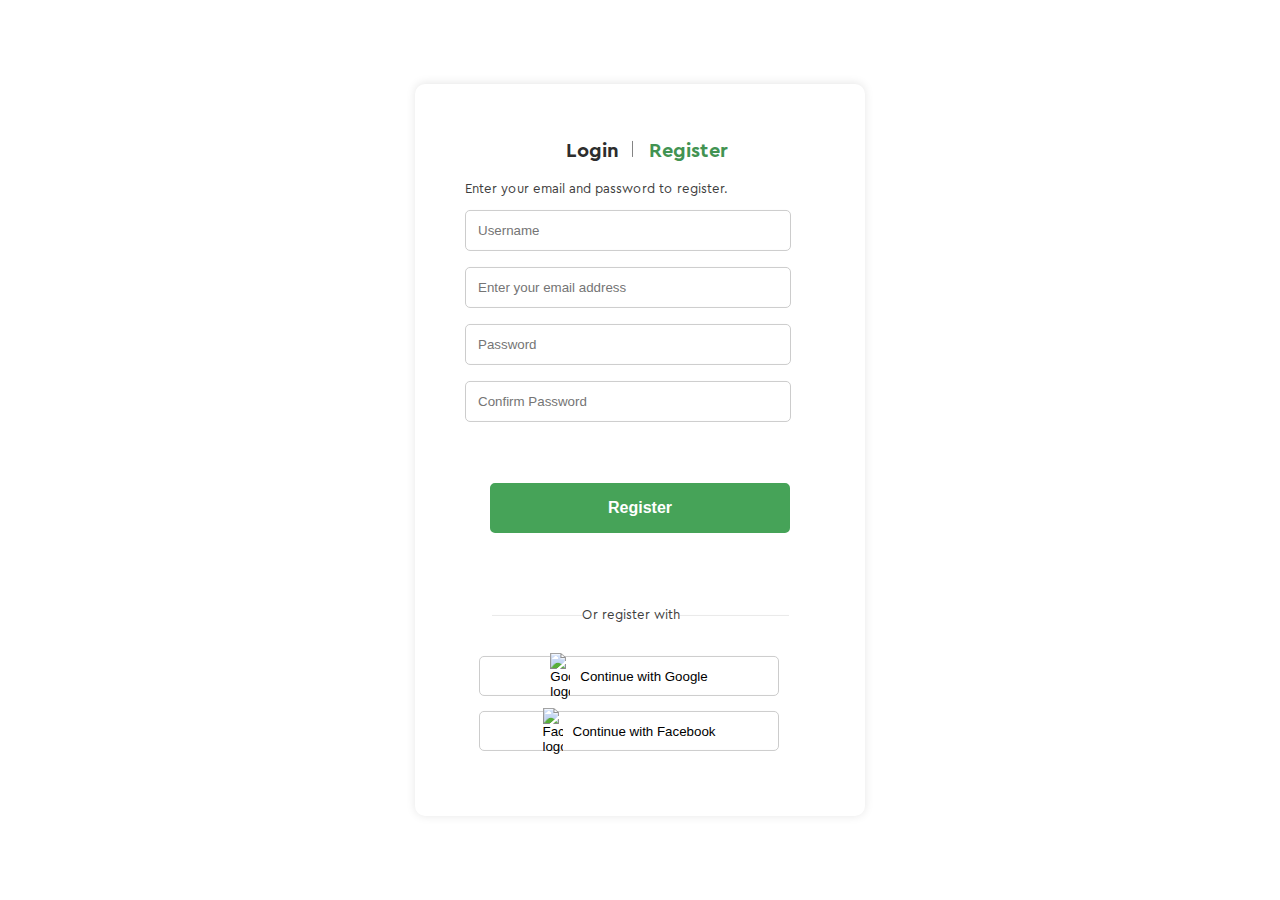
==== commit 9a7fa5c7: "Responsive" ====
--- a/registration.html
+++ b/registration.html
@@ -15,7 +15,7 @@
 
       <p class="shift-left">Enter your email and password to register.</p>
       <div class="main_content_reg">
-      <form action="#" method="POST">
+      <form action="#" method="POST" class="form_input">
         <input
           type="text"
           name="username"
--- a/styles/styles.css
+++ b/styles/styles.css
@@ -1,3 +1,13 @@
+body {
+  font-family: "Cera Pro", sans-serif;
+  line-height: 1.7;
+  color: #3d3d3d;
+  display: flex;
+  margin: -3px;
+  font-size: 14px;
+  justify-content: center;
+}
+
 @font-face {
   font-family: "Cera Pro";
   src: url("../fonts/CeraPro-Regular.woff2") format("woff2");
@@ -23,15 +33,6 @@
   src: url("../fonts/CeraPro-Bold.woff2") format("woff2");
   font-weight: 700;
   font-style: normal;
-}
-body {
-  font-family: "Cera Pro", sans-serif;
-  line-height: 1.7;
-  color: #3d3d3d;
-  display: flex;
-  font-size: 16px;
-  margin: -3px;
-  justify-content: center;
 }
 
 /* icons */
@@ -80,6 +81,107 @@
   content: "\eaca";
 }
 
+/* burger menu */
+.burger {
+  width: 30px;
+  height: 30px;
+  position: absolute;
+  z-index: 2;
+  display: flex;
+  top: 5px;
+  left: 10px;
+}
+
+.burger span,
+.burger:after,
+.burger:before {
+  content: "";
+  width: 30px;
+  display: block;
+  height: 3px;
+  background: #000;
+  position: absolute;
+}
+
+.burger:before {
+  top: 0;
+  left: 0;
+  transition: transform 0.2s linear;
+}
+
+.burger:after {
+  bottom: 0;
+  top: auto;
+  transition: transform 0.2s linear;
+}
+
+.burger span {
+  top: 50%;
+  left: 50%;
+  transform: translate(-50%, -2px);
+  transition: transform 0.2s linear, opacity 0.2s;
+}
+
+.toggler {
+  position: absolute;
+  left: -9999px;
+}
+
+.body {
+  margin: 0;
+}
+
+.header {
+  position: relative;
+}
+
+.drawer-menu {
+  padding: 28px;
+  background: #999c98b5;
+  position: absolute;
+  width: 200px;
+  top: 0;
+  left: 0;
+  height: 100vh;
+  transform: translateX(-100%);
+  transition: transform 0.3s linear;
+  list-style-type: none;
+  font-weight: 500;
+  font-size: 16px;
+  margin: 0;
+  padding-top: 47px;
+}
+
+.form_input input {
+  display: block;
+  min-width: 300px;
+  margin-bottom: 16px;
+  padding: 12px;
+  border: 1px solid #ccc;
+  border-radius: 5px;
+}
+
+.drawer-menu-list:hover {
+  color: #ffffff;
+}
+
+.toggler:checked + .burger span {
+  opacity: 0;
+  transform: translate(-50%, -2px) scale(0);
+}
+
+.toggler:checked + .burger:after {
+  transform: rotate(-45deg) translate(9px, -9px);
+}
+
+.toggler:checked + .burger:before {
+  transform: rotate(45deg) translate(10px, 10px);
+}
+
+.toggle-menu:has(.toggler:checked) + .drawer-menu {
+  transform: translateX(0);
+}
+
 .login-text {
   color: #2d2d2d;
   font-size: 20px;
@@ -108,7 +210,7 @@
   font-size: 16px;
   border-radius: 5px;
   cursor: pointer;
-  width: 304px;
+  width: 300px;
   margin-top: 45px;
   margin-bottom: 41px;
   font-weight: 700;
@@ -137,11 +239,6 @@
   text-decoration: none;
 }
 
-.product4 {
-  height: 250px;
-  width: 250px;
-}
-
 .input_registration {
   display: block;
   margin-top: 10px;
@@ -155,8 +252,8 @@
 }
 
 .logo_2 {
-  position: relative;
-  left: 150px;
+  display: flex;
+  justify-content: space-between;
 }
 
 .social-login {
@@ -222,22 +319,29 @@
 }
 
 .header_container {
-  border-bottom: 1px solid rgba(70, 163, 88, 50%);
-  padding-top: 30px;
-  padding-bottom: 10px;
-  margin-bottom: 10px;
+  position: relative;
+  padding: 24px 10px 23px;
   display: flex;
   align-items: center;
-  position: fixed;
+  background: #ffffff;
+}
+
+.header_container::after {
+  content: "";
+  position: absolute;
   left: 0;
   right: 0;
-  top: 0;
-  background: #ffffff;
-  z-index: 99999;
-}
+  height: 1px;
+  background: rgba(70, 163, 89, 0.229);
+  bottom: 10px;
+}
+
+.sidebar_cat a {
+  font-size: 16px;
+}
+
 .banner_container {
   background-color: rgba(245, 245, 245, 50%);
-  padding: 30px 15px;
   font-size: 16px;
   margin-bottom: 50px;
 }
@@ -255,10 +359,6 @@
 }
 
 .header_nav {
-  flex-grow: 1;
-}
-
-.product_sort_filter_1 {
   flex-grow: 1;
 }
 
@@ -283,18 +383,18 @@
   font-size: 70px;
   line-height: 1;
   margin: 0 0 10px;
-  color: #3d3d3d;
 }
 .text_1 {
   font-weight: 500;
   text-transform: uppercase;
-  color: #3d3d3d;
   letter-spacing: 1px;
+  line-height: 16px;
 }
 .text_2 {
-  color: #727272;
+  color: rgba(114, 114, 114, 1);
   margin-top: 0;
   margin-bottom: 40px;
+  line-height: 24px;
 }
 .divided {
   color: #46a358;
@@ -302,7 +402,8 @@
 
 .link_3 {
   position: relative;
-  padding-bottom: 10px;
+  padding-bottom: 13px;
+  color: #3d3d3d;
 }
 
 .link_3::after {
@@ -325,7 +426,7 @@
 
 .header_list .link {
   position: relative;
-  padding-bottom: 20px;
+  padding-bottom: 22px;
 }
 
 .header_list .link::after {
@@ -364,7 +465,7 @@
 .header_list .link_2 {
   border-bottom: solid 3px #46a358;
   position: relative;
-  padding-bottom: 17px;
+  padding-bottom: 20px;
 }
 
 .header_list .link_2 {
@@ -374,32 +475,55 @@
 }
 
 .header_list .active_1 {
-  font-weight: 700px;
+  font-weight: 700;
   color: #3d3d3d;
+}
+
+.button_container {
+  display: flex;
+  justify-content: flex-end;
+  align-items: center;
 }
 
 .button_login {
   font-weight: 500;
-  width: 100px;
   height: 35px;
-  background-color: #46a358;
   color: #fff;
-  border: 1px solid #46a358;
   padding: 3px 10px;
   font-size: 16px;
   text-decoration: none;
   text-align: center;
   border-radius: 6px;
-  display: inline-block;
   vertical-align: middle;
-  position: relative;
-  right: 150px;
-  transform: background-color 0.2s, transform 0.2s linear;
-}
-
+  border: 1px solid #46a358;
+  min-width: 100px;
+  background-color: #46a358;
+}
+
+.button_login1 {
+  font-weight: 500;
+  min-width: 100px;
+  height: 35px;
+  background-color: #46a358;
+  color: #fff;
+  padding: 3px 10px;
+  font-size: 16px;
+  text-decoration: none;
+  text-align: center;
+  border-radius: 6px;
+  vertical-align: middle;
+  margin-left: 15px;
+}
+
+.button_login1:hover {
+  background: #00a331be;
+  transform: scale(1.1);
+  transition: background 0.2s, transform 0.2s linear;
+}
 .button_login:hover {
   background: #00a331be;
   transform: scale(1.1);
+  transition: background 0.2s, transform 0.2s linear;
 }
 
 .Logout {
@@ -416,13 +540,14 @@
   padding: 6px 10px;
   text-decoration: none;
   text-align: center;
-  text-transform: capitalize;
-  transform: background-color 0.2s, transform 0.2s linear;
+  text-transform: uppercase;
+  font-weight: 700;
 }
 
 .button_2:hover {
   background: #00a331be;
   transform: scale(1.1);
+  transition: background-color 0.2s, transform 0.2s linear;
 }
 
 .text_find_more {
@@ -437,8 +562,10 @@
   display: inline-block;
   vertical-align: middle;
   text-align: center;
-  width: 38%;
-}
+  padding: 10px;
+  margin: 0 auto;
+}
+
 .form_conteiner,
 .text_email {
   display: flex;
@@ -474,6 +601,7 @@
 .input {
   display: inline-block;
   margin-bottom: 20px;
+  width: 100%;
 }
 .button_text {
   display: block;
@@ -516,12 +644,19 @@
   display: flex;
   align-items: center;
   justify-content: space-between;
+  width: 100%;
 }
 .baner__text {
-  flex-basis: 55%;
-}
-
-.product_sort_filter a:hover {
+  width: 50%;
+}
+
+.product_sort_filter .all_plants a {
+  color: #46a358;
+  font-weight: 700;
+  border-bottom: solid 3px #46a358;
+}
+
+.product_sort_filter .product_sort_filter_item a:hover {
   border-bottom: solid 3px #46a358;
   transition: border-bottom 0.3s ease;
   font-weight: 700;
@@ -537,14 +672,12 @@
 .product_item:hover .product_img .product4,
 .product_item_2:hover .product_img .strip {
   border-top: solid 2px #46a358;
+  transform: scale(1.05);
+  transition: transform 0.3s ease, background-color 0.3s ease;
 }
 
 .strip img {
   transition: border-top 0.3s ease, opacity 0.3s ease;
-}
-
-.banner_img {
-  max-width: 100%;
 }
 
 .btn::after,
@@ -567,28 +700,38 @@
 }
 
 .sidebar {
-  padding: 0px 10px 0px 50px;
+  padding: 14px 10px;
   font-size: 15px;
-  flex-basis: 310px;
+  max-width: 310px;
   flex-shrink: 0;
   display: flex;
   flex-direction: column;
+  background: #fbfbfb;
 }
 
 .advertising {
-  margin-bottom: 170px;
+  margin-bottom: 118px;
+  max-width: 366px;
+  display: flex;
+  justify-content: center;
+  align-items: center;
   position: relative;
-  right: 74px;
+  right: 37px;
 }
 
 .sidebar_sale {
   margin-top: auto;
+  width: 100%;
 }
 
 .main_container {
   width: 100%;
   max-width: 1211px;
-  padding-top: 80px;
+}
+
+.sidebar_cat .active_house_plants a {
+  color: #46a358;
+  font-weight: 600;
 }
 
 .sidebar_cat {
@@ -599,12 +742,13 @@
 .sidebar_cat li {
   margin-bottom: 20px;
 }
-.sidebar_cat a {
+.sidebar_cat .plants {
   text-decoration: none;
   color: #3d3d3d;
 }
-.sidebar_cat a:hover {
+.sidebar_cat .plants:hover {
   color: #46a358;
+  font-weight: 600;
 }
 .sidebar p {
   margin-top: 0;
@@ -613,10 +757,6 @@
   line-height: 16px;
   font-weight: 700;
 }
-.sidebar + .content_sidebar {
-  width: calc(100% - 310px);
-}
-
 .product_sort_clearfix {
   margin-top: -5px;
 }
@@ -625,15 +765,17 @@
   color: #3d3d3d;
   font-size: 15px;
   line-height: 16px;
+  display: flex;
 }
 
 .product_sort_filter {
   list-style-type: none;
-  padding: 0;
+  padding: 4px;
   margin: 0;
   float: left;
   text-transform: capitalize;
 }
+
 .product_sort_sorting {
   float: right;
   position: relative;
@@ -647,12 +789,13 @@
 
 .sort {
   border: none;
+  font-size: 15px;
   color: #3d3d3d;
+}
+
+.product_sort_sorting_title {
+  margin-right: 5px;
   font-size: 15px;
-}
-
-.product_sort_sorting_title {
-  margin-right: 10px;
 }
 .product_sort_option::after {
   content: "";
@@ -681,6 +824,7 @@
 .product_sort_filter a {
   text-decoration: none;
   color: #3d3d3d;
+  margin-left: -11px;
 }
 .product_list {
   list-style-type: none;
@@ -694,12 +838,10 @@
 }
 
 .product_item {
-  height: 350px;
   width: calc(33.33% - 30px);
 }
 
 .product_item_2 {
-  height: 350px;
   width: calc(33.33% - 30px);
   position: relative;
   display: inline-block;
@@ -749,6 +891,12 @@
 .arrow_right_2 {
   align-items: center;
   justify-content: center;
+}
+
+.sidebar + .pages_main {
+  padding-left: 50px;
+  width: calc(100% - 310px);
+  float: right;
 }
 
 .pages {
@@ -768,9 +916,6 @@
   color: #fff;
 }
 
-.icon-arrow-thin-right {
-}
-
 .number_1 {
   list-style-type: none;
   margin: 0;
@@ -778,8 +923,13 @@
   border-radius: 4px;
 }
 
-.number_1::active {
+.number_1:active {
   background: #46a358;
+}
+.content_sidebar {
+  display: inline-block;
+  vertical-align: top;
+  padding-left: 30px;
 }
 
 .pages a {
@@ -792,6 +942,7 @@
   padding-top: 4px;
   color: inherit;
 }
+
 .product_sort {
   margin-bottom: 31px;
 }
@@ -923,29 +1074,39 @@
   line-height: 16px;
   text-decoration: none;
 }
-
-.blog_container_text a:hover .arrow_small {
-  opacity: 1;
-  transform: translateX(0);
-}
-
-.blog_container_text .active {
-  color: #3d3d3df1;
-}
-
-.blog_container_text a:hover {
-  color: #46a358;
-  transform: scale(1.05);
-  box-shadow: 0 4px 10px rgba(70, 163, 88, 0.2);
+.active_road_more {
+  margin-top: 29px;
 }
 
 .arrow_small {
   vertical-align: middle;
   width: 16px;
   height: 16px;
-  opacity: 0;
   transform: translateX(-5px);
   transition: all 0.3s ease;
+}
+
+.blog_container_text a {
+  position: relative;
+  color: #494949;
+  text-decoration: none;
+  font-weight: bold;
+  letter-spacing: 1px;
+  padding-right: 25px;
+  transition: color 0.3s ease, transform 0.3s ease;
+}
+
+.blog_container_text a:hover {
+  color: #46a358;
+  transform: scale(1.1);
+}
+
+.blog_container_text .arrow_small {
+  transition: transform 0.3s ease;
+}
+
+.blog_container_text a:hover .arrow_small {
+  transform: translateX(5px);
 }
 
 .all_text {
@@ -971,6 +1132,7 @@
   color: #ffffff;
   text-align: center;
   height: 29px;
+  z-index: 10;
 }
 
 .product_icon {
@@ -1003,6 +1165,7 @@
   position: relative;
   bottom: -10px;
   background: #ffffff;
+  transition: transform 0.3s ease, fill 0.3s ease;
 }
 
 .product_icon_link:hover svg path {
@@ -1011,10 +1174,14 @@
 
 .product_icon_link:hover svg {
   fill: #46a358;
+  transform: scale(1.2);
+  opacity: 1;
+  transition: opacity 0.3s ease;
 }
 
 .product_item_2:hover .product_icon {
   display: flex;
+  transition: width 0.3s ease, opacity 0.3s ease;
 }
 
 .product_item:hover .product_icon {
@@ -1032,7 +1199,7 @@
   opacity: 0;
   transition: all 0.2s linear;
   visibility: hidden;
-  top: 16px;
+  top: 18px;
 }
 
 .submenu_category:hover .second_menu {
@@ -1255,8 +1422,7 @@
 
 .blog_posts {
   margin-bottom: 100px;
-  max-width: 1211px;
-  width: 100%;
+  max-width: 100%;
 }
 
 .icon {
@@ -1466,3 +1632,362 @@
   line-height: 22px;
   margin: 0;
 }
+/* media */
+@media (max-width: 1200px) {
+  .sidebar + .pages_main {
+    width: calc(100% - 250px);
+  }
+}
+
+@media (max-width: 1024px) {
+  body {
+    font-size: 13px;
+  }
+  .text_1 {
+    font-size: 12px;
+  }
+  .text_2 {
+    font-size: 11px;
+  }
+  .twins_plants_img img {
+    max-width: 74%;
+    margin-top: -127px;
+  }
+  .twins_plants {
+    max-width: 48%;
+  }
+  .info_list h4 {
+    font-size: 14px;
+  }
+  .text_our_blog {
+    font-size: 20px;
+  }
+  .text_we_are_an_online {
+    font-size: 12px;
+  }
+  .bold_text_under_picture {
+    font-size: 15px;
+  }
+  .text_small {
+    font-size: 12px;
+  }
+  .blog_container_text time {
+    font-size: 14px;
+  }
+  .blog_container_text .active,
+  .blog_container_text .active_2 {
+    font-size: 12px;
+  }
+  .blog_container {
+    gap: 89px;
+  }
+  .all_text {
+    padding: 8px 7px 7px 6px;
+  }
+  .info_list p {
+    font-size: 12px;
+  }
+  .footer-newsletter p {
+    font-size: 12px;
+  }
+  .footer_section2 {
+    width: 40%;
+    padding: 0;
+  }
+  .twins_plants_container {
+    margin-bottom: 69px;
+  }
+  .blog_posts {
+    margin-bottom: 70px;
+  }
+  .confidentiality {
+    font-size: 12px;
+  }
+  .footer_section4 {
+    margin-left: -2px;
+  }
+  .footer_section3 {
+    padding: 0;
+    width: 41%;
+  }
+  .footer_section1 {
+    padding: 0;
+    width: 35%;
+  }
+  .all_content_information {
+    display: flex;
+    width: 72%;
+    gap: 14px;
+  }
+  .footer_text_bold {
+    font-size: 15px;
+  }
+  .contact_details {
+    font-size: 12px;
+    width: 100%;
+  }
+  .info_footer {
+    padding: 15px;
+  }
+  .footer-section {
+    gap: 10px;
+  }
+  .contact-item logo {
+    width: 40%;
+  }
+  .list_my_account1,
+  .list_my_account2,
+  .list_my_account3 {
+    font-size: 12px;
+  }
+
+  .price_2 {
+    font-size: 14px;
+  }
+  .banner__text h1 {
+    font-size: 50px;
+  }
+  .product_sort_clearfix .product_sort_filter {
+    font-size: 13px;
+  }
+  .product_sort_sorting {
+    display: flex;
+    align-items: center;
+  }
+  .sidebar {
+    max-width: 250px;
+  }
+  .advertising {
+    max-width: 300px;
+  }
+  .arrow_right_2 {
+    width: 15px;
+    height: 22px;
+  }
+
+  .sidebar_cat li {
+    margin-bottom: 10px;
+  }
+
+  .product_sort_sorting_title {
+    font-size: 13px;
+  }
+
+  .product_item h4,
+  .product_item_2 h4 {
+    font-size: 12px;
+  }
+
+  .price_crossed_out {
+    font-size: 14px;
+    left: 40px;
+  }
+  .text_right p {
+    font-size: 12px;
+    line-height: 20px;
+  }
+  .text_right {
+    max-width: 53%;
+  }
+  .text_bold_1 {
+    font-size: 16px;
+  }
+
+  .info_sale {
+    top: 0px;
+    font-size: 12px;
+    width: 60px;
+    height: 25px;
+  }
+
+  .pages li {
+    margin-left: 5px;
+  }
+
+  .pages a {
+    width: 25px;
+    height: 25px;
+    padding-top: 0px;
+    margin: 6px;
+  }
+
+  .sidebar p {
+    font-size: 15px;
+  }
+
+  .sidebar_cat a {
+    font-size: 13px;
+  }
+
+  .price {
+    font-size: 14px;
+  }
+
+  .product_list {
+    gap: 37px;
+  }
+
+  .sort {
+    font-size: 13px;
+  }
+}
+
+@media (min-width: 375px) and (max-width: 768px) {
+  .button_login {
+    background: #85878565;
+  }
+  .baner__text {
+    width: 100%;
+  }
+  .twins_plants_container {
+    display: block;
+  }
+  .text_right {
+    padding: 30px 12px;
+  }
+  .product_sort_sorting {
+    position: relative;
+    right: 179px;
+  }
+  .twins_plants {
+    max-width: 94%;
+    padding-left: 30px;
+    display: flex;
+    margin-bottom: 100px;
+  }
+  .text_bold_1 {
+    font-size: 15px;
+  }
+  .text_right p {
+    font-size: 12px;
+  }
+  .twins_plants_img img {
+    margin-top: -101px;
+    max-width: 57%;
+  }
+}
+
+@media (max-width: 768px) {
+  body {
+    font-size: 12px;
+  }
+
+  .sidebar {
+    max-width: none;
+    display: flex;
+    flex-direction: column-reverse;
+  }
+  .content_info {
+    display: block;
+  }
+  .all_content_information {
+    display: flex;
+    justify-content: center;
+    text-align: center;
+    width: 100%;
+    padding: 0 20px 30px 20px;
+  }
+  .sidebar_cat {
+    display: flex;
+    flex-wrap: wrap;
+  }
+  .footer_section4 {
+    margin-left: 24px;
+  }
+  .footer-newsletter h4 {
+    padding: 0 10px;
+  }
+  .footer-newsletter p {
+    padding: 0 10px;
+  }
+  .contact-bar {
+    padding: 9px 12px;
+  }
+  .contact_details {
+    display: block;
+    width: 50%;
+  }
+  .content_info {
+    padding: 29px 11px;
+  }
+  .active_house_plants {
+    margin-right: 20px;
+  }
+  .sidebar_cat .plants {
+    margin-right: 32px;
+  }
+
+  .content_holder_clearfix {
+    display: block;
+  }
+  .sidebar + .content_sidebar {
+    width: auto;
+  }
+  .pages {
+    text-align: center;
+  }
+  .banner_img {
+    display: none;
+  }
+  .sidebar_sale {
+    display: flex;
+    justify-content: center;
+    max-width: 100%;
+    align-items: center;
+  }
+  .sidebar_cat {
+    margin: 0 0 30px;
+  }
+  .product_item_2,
+  .product_item {
+    width: calc(50% - 30px);
+  }
+  .header_list {
+    display: none;
+  }
+  .button_login1 {
+    border: none;
+    min-width: auto;
+    color: #46a358;
+    text-decoration: underline;
+    background: none;
+    margin-left: 5px;
+  }
+  .button_login {
+    border: none;
+    min-width: auto;
+    height: 29px;
+    padding: 0px 7px;
+  }
+  .header_container {
+    padding: 24px 19px 23px;
+  }
+  .button_login span {
+    display: none;
+  }
+  .button_login:before {
+    color: #46a358;
+  }
+  .banner {
+    display: block;
+  }
+  .banner h1 {
+    font-size: 35px;
+  }
+  .banner {
+    padding: 20px;
+  }
+  .button_2 {
+    font-size: 12px;
+    min-width: 110px;
+  }
+  .advertising {
+    margin-bottom: 43px;
+  }
+  .footer-section {
+    display: block;
+  }
+  .info_footer {
+    padding: 12px;
+  }
+}
